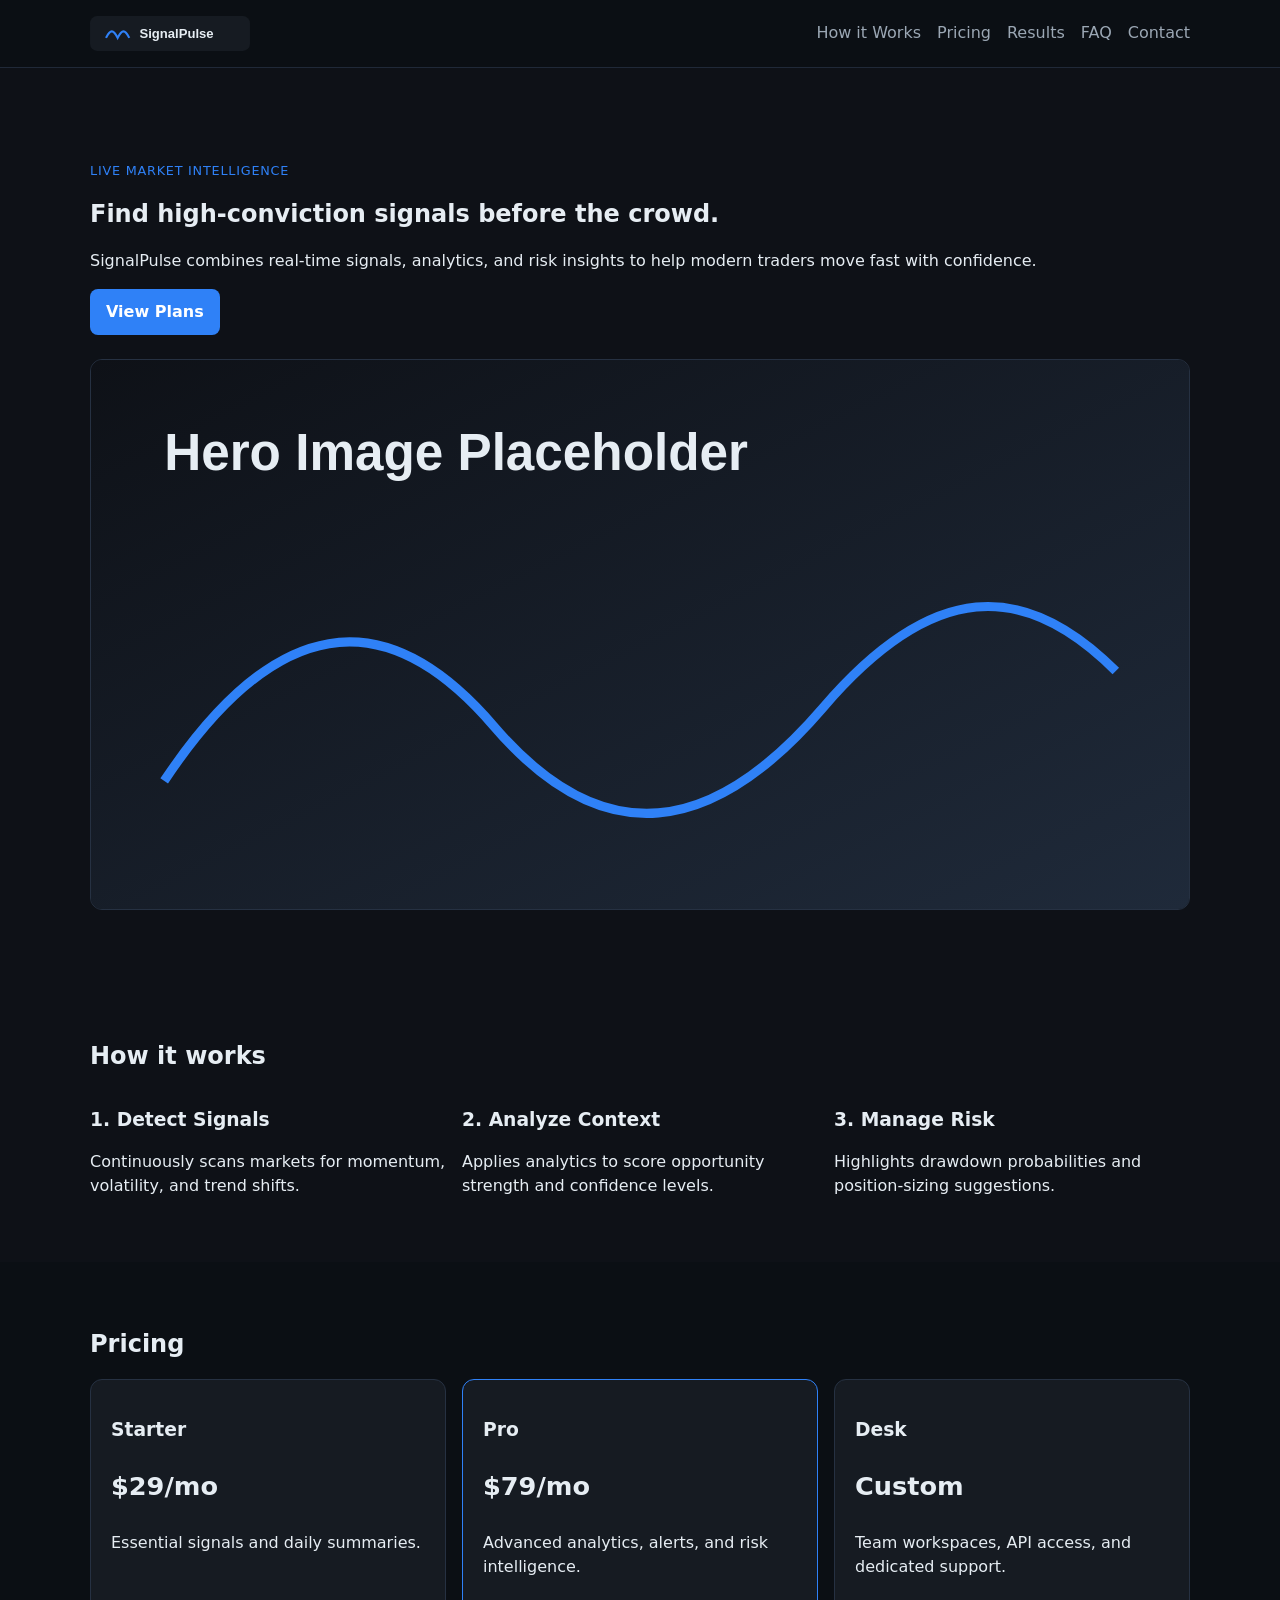
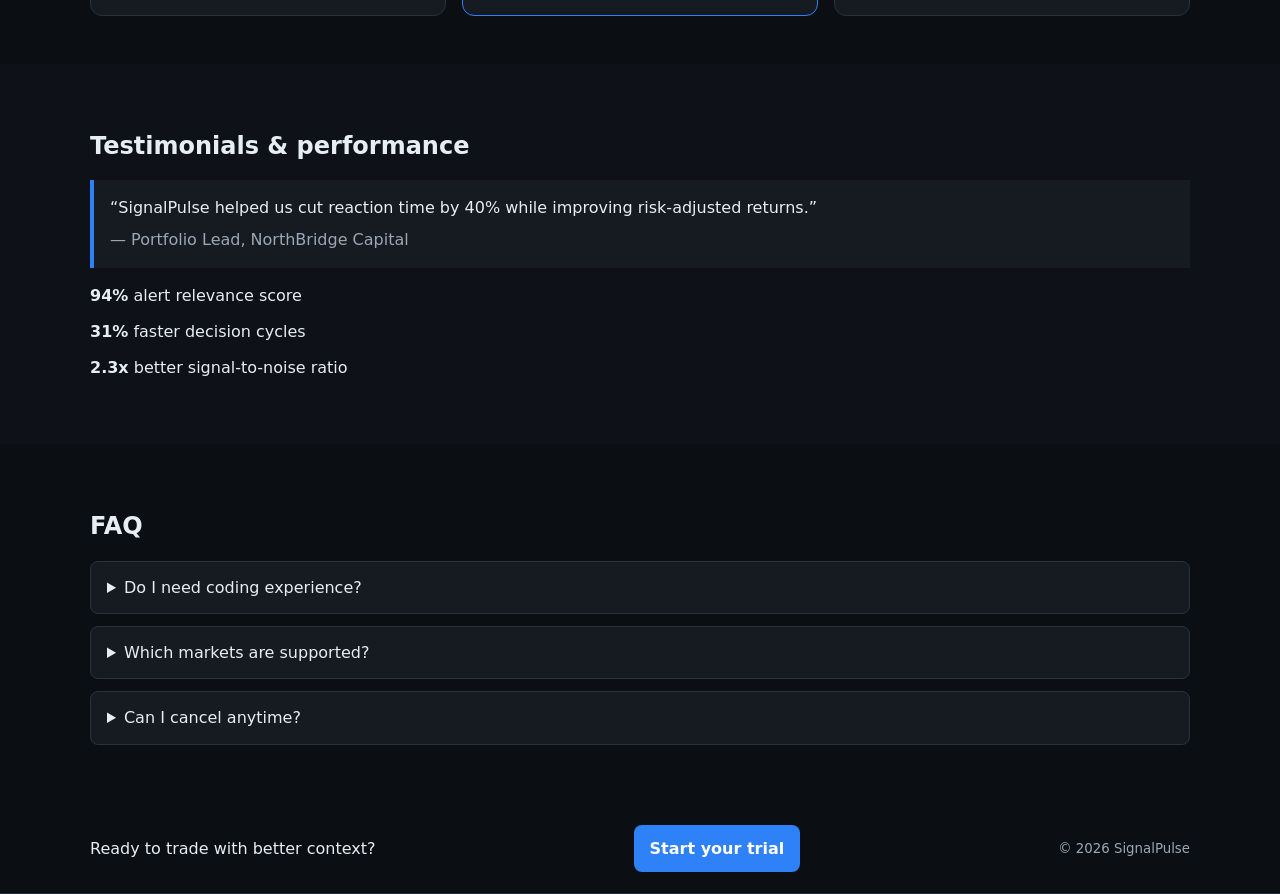
==== index.html @ 9109aa84 "Create minimal static marketing site scaffold" ====
<!doctype html>
<html lang="en">
  <head>
    <meta charset="UTF-8" />
    <meta name="viewport" content="width=device-width, initial-scale=1.0" />
    <title>SignalPulse | Smarter Trading Intelligence</title>
    <link rel="stylesheet" href="styles/main.css" />
  </head>
  <body>
    <header class="site-header">
      <div class="container header-inner">
        <a class="brand" href="#top"><img src="assets/logo.svg" alt="SignalPulse" width="160" height="35" /></a>
        <nav aria-label="Primary">
          <ul class="nav-links">
            <li><a href="#how-it-works">How it Works</a></li>
            <li><a href="#pricing">Pricing</a></li>
            <li><a href="#testimonials">Results</a></li>
            <li><a href="#faq">FAQ</a></li>
            <li><a href="#contact">Contact</a></li>
          </ul>
        </nav>
      </div>
    </header>

    <main id="top">
      <section class="hero">
        <div class="container">
          <p class="eyebrow">Live market intelligence</p>
          <h1>Find high-conviction signals before the crowd.</h1>
          <p>
            SignalPulse combines real-time signals, analytics, and risk insights to
            help modern traders move fast with confidence.
          </p>
          <a class="button" href="#pricing">View Plans</a>
          <figure class="hero-image">
            <img src="assets/hero-placeholder.svg" alt="Market performance dashboard preview" />
          </figure>
        </div>
      </section>

      <section id="how-it-works" class="section">
        <div class="container">
          <h2>How it works</h2>
          <div class="grid">
            <article>
              <h3>1. Detect Signals</h3>
              <p>Continuously scans markets for momentum, volatility, and trend shifts.</p>
            </article>
            <article>
              <h3>2. Analyze Context</h3>
              <p>Applies analytics to score opportunity strength and confidence levels.</p>
            </article>
            <article>
              <h3>3. Manage Risk</h3>
              <p>Highlights drawdown probabilities and position-sizing suggestions.</p>
            </article>
          </div>
        </div>
      </section>

      <section id="pricing" class="section muted">
        <div class="container">
          <h2>Pricing</h2>
          <div class="grid plans">
            <article class="card">
              <h3>Starter</h3>
              <p class="price">$29/mo</p>
              <p>Essential signals and daily summaries.</p>
            </article>
            <article class="card featured">
              <h3>Pro</h3>
              <p class="price">$79/mo</p>
              <p>Advanced analytics, alerts, and risk intelligence.</p>
            </article>
            <article class="card">
              <h3>Desk</h3>
              <p class="price">Custom</p>
              <p>Team workspaces, API access, and dedicated support.</p>
            </article>
          </div>
        </div>
      </section>

      <section id="testimonials" class="section">
        <div class="container">
          <h2>Testimonials & performance</h2>
          <blockquote>
            “SignalPulse helped us cut reaction time by 40% while improving risk-adjusted returns.”
            <cite>— Portfolio Lead, NorthBridge Capital</cite>
          </blockquote>
          <ul class="stats" aria-label="Performance summary">
            <li><strong>94%</strong> alert relevance score</li>
            <li><strong>31%</strong> faster decision cycles</li>
            <li><strong>2.3x</strong> better signal-to-noise ratio</li>
          </ul>
        </div>
      </section>

      <section id="faq" class="section muted">
        <div class="container">
          <h2>FAQ</h2>
          <details>
            <summary>Do I need coding experience?</summary>
            <p>No. The dashboard is designed for discretionary and systematic traders alike.</p>
          </details>
          <details>
            <summary>Which markets are supported?</summary>
            <p>Equities, crypto, and major forex pairs are supported out of the box.</p>
          </details>
          <details>
            <summary>Can I cancel anytime?</summary>
            <p>Yes—plans are monthly and can be cancelled from your account settings.</p>
          </details>
        </div>
      </section>
    </main>

    <footer id="contact" class="site-footer">
      <div class="container footer-inner">
        <p>Ready to trade with better context?</p>
        <a class="button" href="mailto:hello@signalpulse.example">Start your trial</a>
      </div>
    </footer>

    <script src="scripts/main.js"></script>
  </body>
</html>
---- styles/main.css ----
:root {
  --bg: #0e1117;
  --panel: #161b22;
  --text: #e6edf3;
  --muted: #9ba7b4;
  --accent: #2f81f7;
  --accent-2: #1f6feb;
}

* {
  box-sizing: border-box;
}

body {
  margin: 0;
  font-family: Inter, system-ui, -apple-system, Segoe UI, Roboto, sans-serif;
  background: var(--bg);
  color: var(--text);
  line-height: 1.5;
}

.container {
  width: min(1100px, 92vw);
  margin: 0 auto;
}

.site-header,
.site-footer {
  background: #0b0f14;
  border-bottom: 1px solid #202938;
}

.header-inner,
.footer-inner {
  display: flex;
  align-items: center;
  justify-content: space-between;
  gap: 1rem;
  padding: 1rem 0;
}

.brand {
  color: var(--text);
  text-decoration: none;
  font-weight: 700;
  font-size: 1.1rem;
}

.nav-links {
  list-style: none;
  display: flex;
  gap: 1rem;
  margin: 0;
  padding: 0;
}

.nav-links a {
  color: var(--muted);
  text-decoration: none;
}

.hero {
  padding: 5rem 0 4rem;
}

.eyebrow {
  color: var(--accent);
  text-transform: uppercase;
  letter-spacing: 0.06em;
  font-size: 0.8rem;
}

h1,
h2,
h3 {
  line-height: 1.2;
}

.section {
  padding: 3rem 0;
}

.muted {
  background: #0b0f14;
}

.grid {
  display: grid;
  gap: 1rem;
  grid-template-columns: repeat(auto-fit, minmax(220px, 1fr));
}

.card {
  background: var(--panel);
  border: 1px solid #263142;
  border-radius: 0.75rem;
  padding: 1.25rem;
}

.featured {
  border-color: var(--accent);
}

.price {
  font-size: 1.6rem;
  font-weight: 700;
}

blockquote {
  margin: 0 0 1rem;
  padding: 1rem;
  border-left: 4px solid var(--accent);
  background: var(--panel);
}

cite {
  display: block;
  margin-top: 0.5rem;
  color: var(--muted);
  font-style: normal;
}

.stats {
  list-style: none;
  padding: 0;
  display: grid;
  gap: 0.75rem;
}

details {
  background: var(--panel);
  border: 1px solid #263142;
  border-radius: 0.5rem;
  padding: 0.85rem 1rem;
  margin-bottom: 0.75rem;
}

.button {
  display: inline-block;
  background: var(--accent);
  color: white;
  text-decoration: none;
  padding: 0.7rem 1rem;
  border-radius: 0.5rem;
  font-weight: 600;
}

.button:hover,
.button:focus-visible {
  background: var(--accent-2);
}

@media (max-width: 760px) {
  .header-inner,
  .footer-inner {
    flex-direction: column;
    align-items: flex-start;
  }

  .nav-links {
    flex-wrap: wrap;
  }
}

.brand img {
  display: block;
  max-width: 100%;
  height: auto;
}

.hero-image {
  margin: 1.5rem 0 0;
}

.hero-image img {
  width: 100%;
  border-radius: 0.75rem;
  border: 1px solid #263142;
  display: block;
}
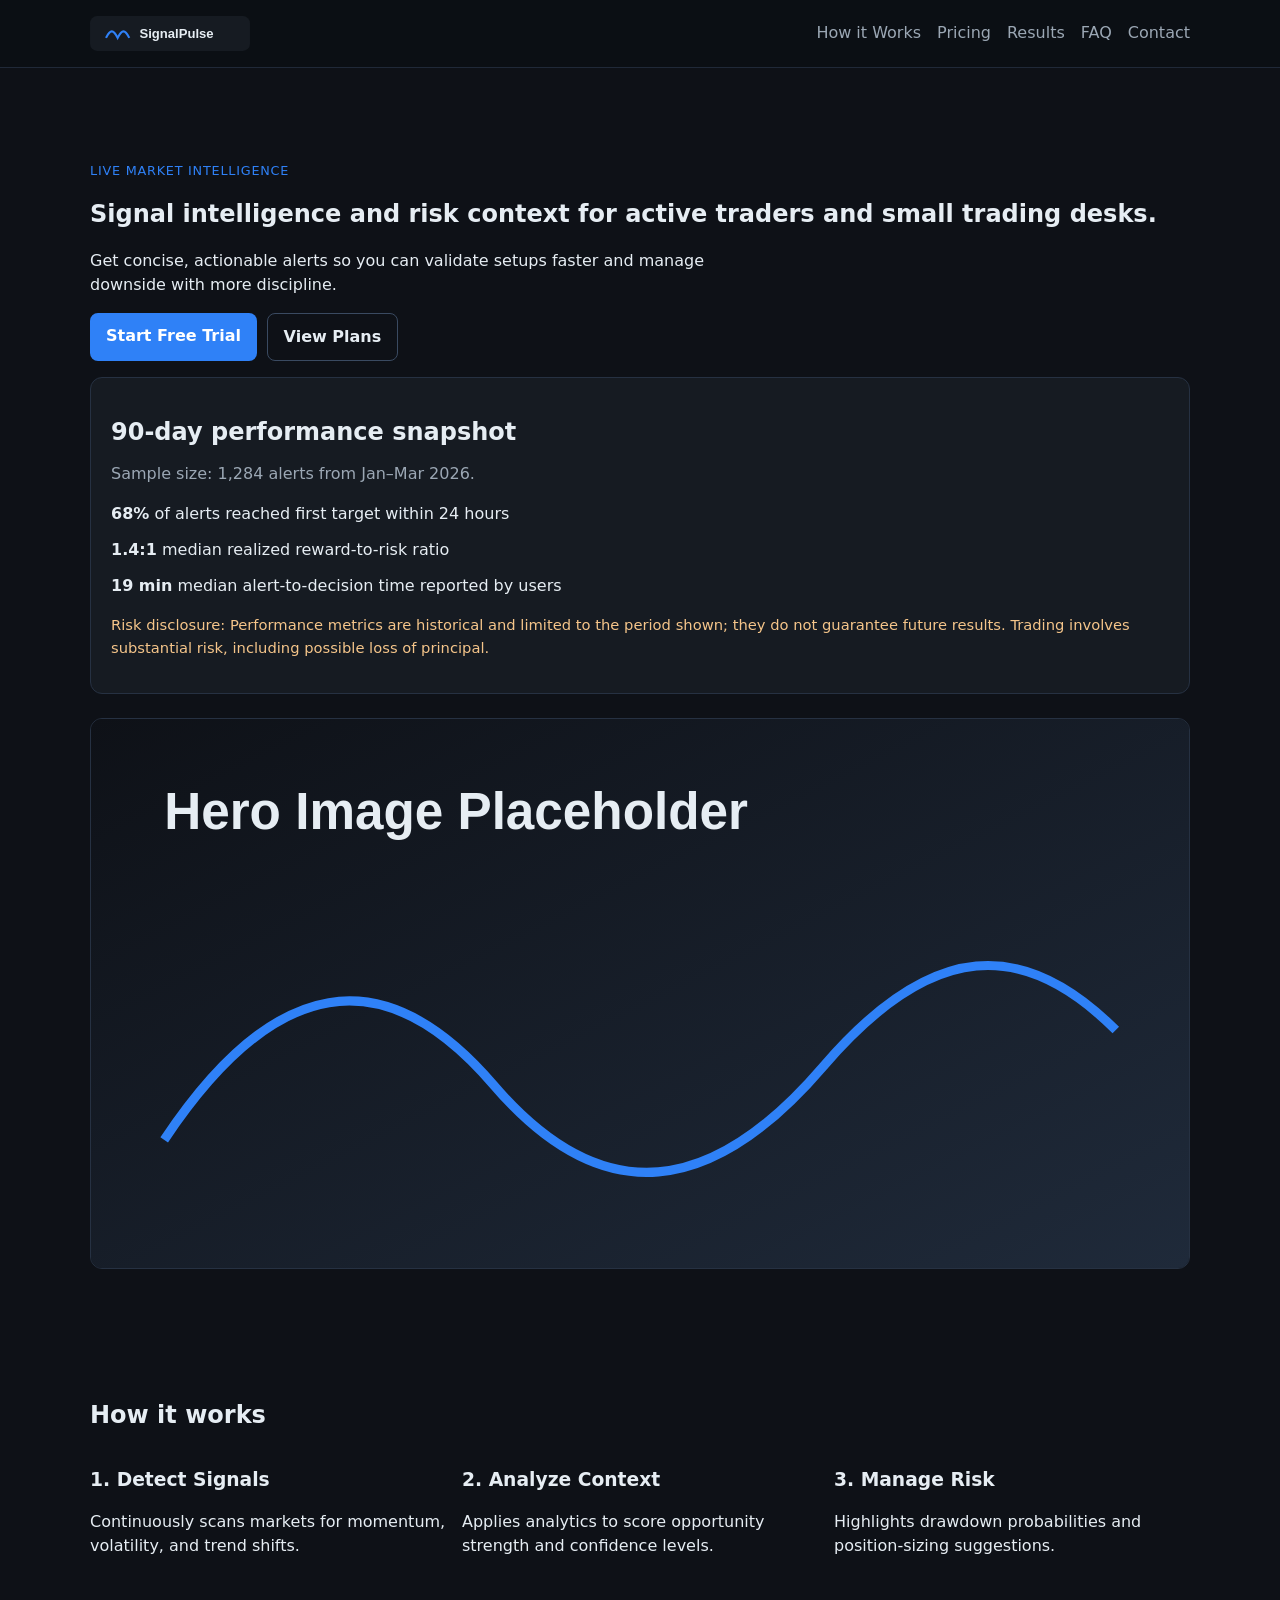
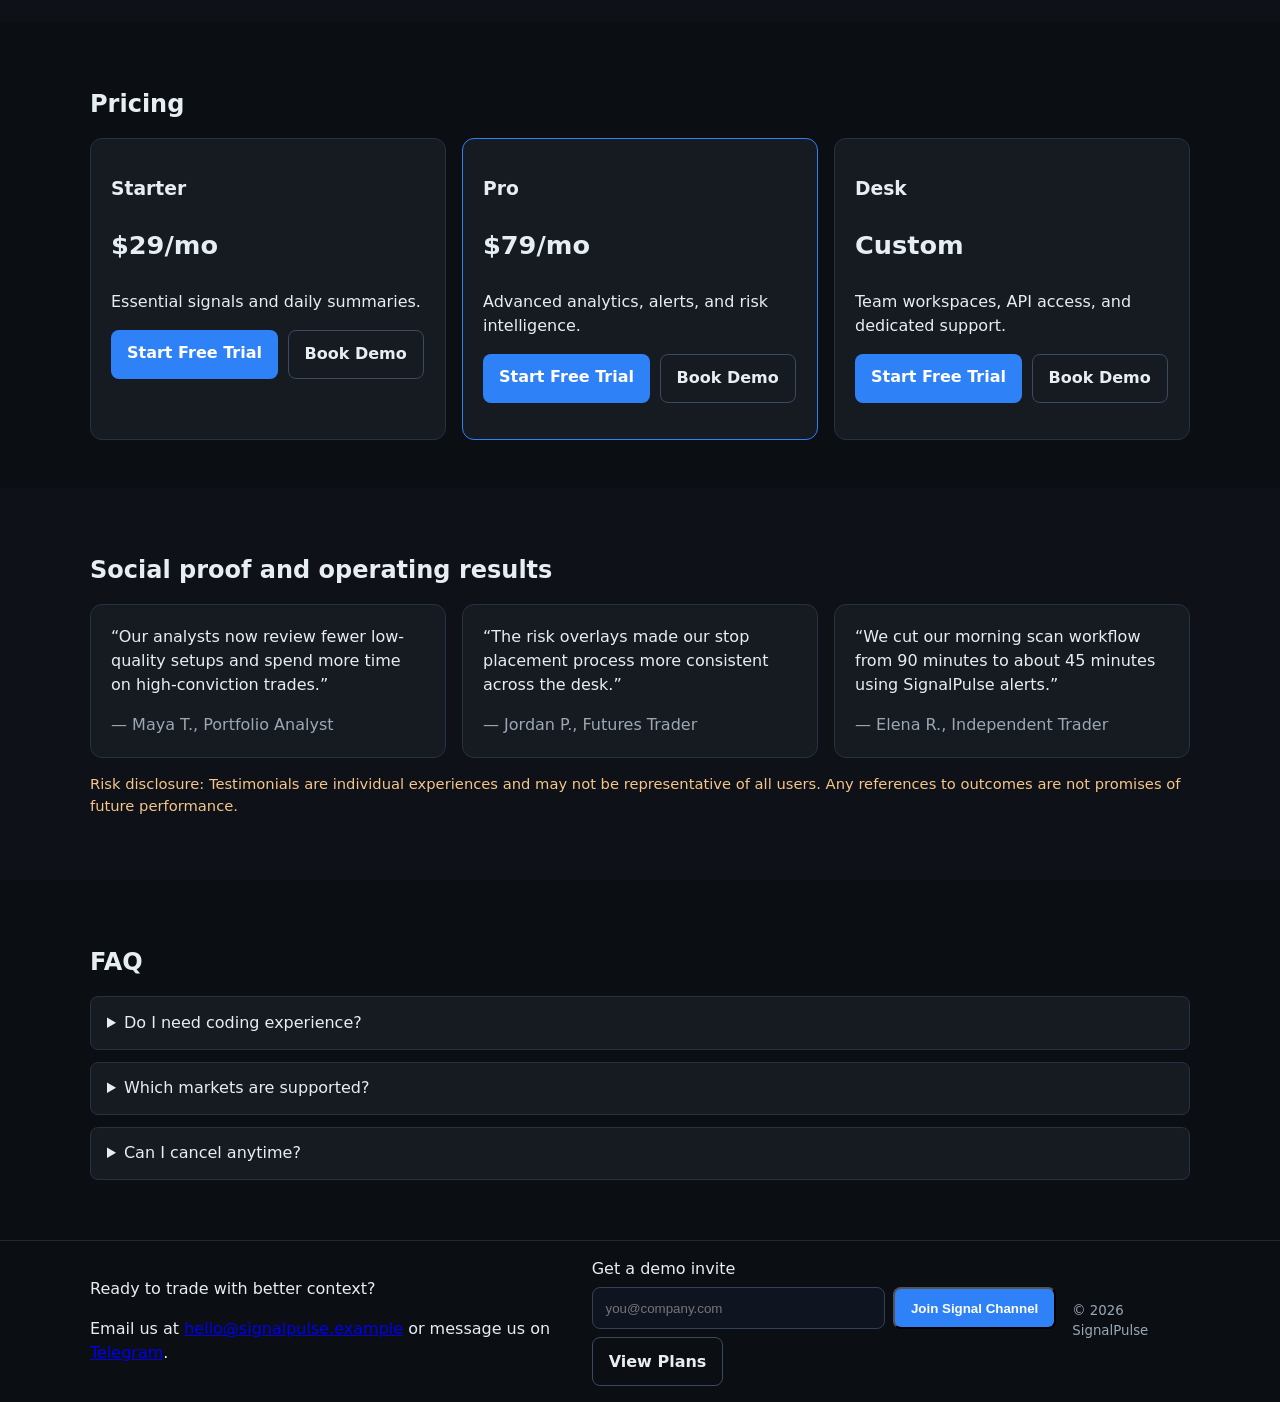
==== commit 6cb2dc91: "Add conversion-focused copy, trust blocks, and repeated CTAs" ====
--- a/index.html
+++ b/index.html
@@ -26,12 +26,29 @@
       <section class="hero">
         <div class="container">
           <p class="eyebrow">Live market intelligence</p>
-          <h1>Find high-conviction signals before the crowd.</h1>
-          <p>
-            SignalPulse combines real-time signals, analytics, and risk insights to
-            help modern traders move fast with confidence.
+          <h1>Signal intelligence and risk context for active traders and small trading desks.</h1>
+          <p class="subheadline">
+            Get concise, actionable alerts so you can validate setups faster and manage downside with more discipline.
           </p>
-          <a class="button" href="#pricing">View Plans</a>
+          <div class="cta-group" aria-label="Primary actions">
+            <a class="button" href="#pricing">Start Free Trial</a>
+            <a class="button button-secondary" href="#pricing">View Plans</a>
+          </div>
+
+          <article class="card performance-card" aria-label="Performance summary">
+            <h2>90-day performance snapshot</h2>
+            <p class="meta">Sample size: 1,284 alerts from Jan–Mar 2026.</p>
+            <ul class="stats" aria-label="Time-bounded results">
+              <li><strong>68%</strong> of alerts reached first target within 24 hours</li>
+              <li><strong>1.4:1</strong> median realized reward-to-risk ratio</li>
+              <li><strong>19 min</strong> median alert-to-decision time reported by users</li>
+            </ul>
+            <p class="risk-note">
+              Risk disclosure: Performance metrics are historical and limited to the period shown; they do not guarantee future results.
+              Trading involves substantial risk, including possible loss of principal.
+            </p>
+          </article>
+
           <figure class="hero-image">
             <img src="assets/hero-placeholder.svg" alt="Market performance dashboard preview" />
           </figure>
@@ -66,16 +83,28 @@
               <h3>Starter</h3>
               <p class="price">$29/mo</p>
               <p>Essential signals and daily summaries.</p>
+              <div class="cta-group">
+                <a class="button" href="#contact">Start Free Trial</a>
+                <a class="button button-secondary" href="#contact">Book Demo</a>
+              </div>
             </article>
             <article class="card featured">
               <h3>Pro</h3>
               <p class="price">$79/mo</p>
               <p>Advanced analytics, alerts, and risk intelligence.</p>
+              <div class="cta-group">
+                <a class="button" href="#contact">Start Free Trial</a>
+                <a class="button button-secondary" href="#contact">Book Demo</a>
+              </div>
             </article>
             <article class="card">
               <h3>Desk</h3>
               <p class="price">Custom</p>
               <p>Team workspaces, API access, and dedicated support.</p>
+              <div class="cta-group">
+                <a class="button" href="#contact">Start Free Trial</a>
+                <a class="button button-secondary" href="#contact">Book Demo</a>
+              </div>
             </article>
           </div>
         </div>
@@ -83,16 +112,31 @@
 
       <section id="testimonials" class="section">
         <div class="container">
-          <h2>Testimonials & performance</h2>
-          <blockquote>
-            “SignalPulse helped us cut reaction time by 40% while improving risk-adjusted returns.”
-            <cite>— Portfolio Lead, NorthBridge Capital</cite>
-          </blockquote>
-          <ul class="stats" aria-label="Performance summary">
-            <li><strong>94%</strong> alert relevance score</li>
-            <li><strong>31%</strong> faster decision cycles</li>
-            <li><strong>2.3x</strong> better signal-to-noise ratio</li>
-          </ul>
+          <h2>Social proof and operating results</h2>
+          <div class="grid">
+            <article class="card testimonial-card">
+              <p>
+                “Our analysts now review fewer low-quality setups and spend more time on high-conviction trades.”
+              </p>
+              <cite>— Maya T., Portfolio Analyst</cite>
+            </article>
+            <article class="card testimonial-card">
+              <p>
+                “The risk overlays made our stop placement process more consistent across the desk.”
+              </p>
+              <cite>— Jordan P., Futures Trader</cite>
+            </article>
+            <article class="card testimonial-card">
+              <p>
+                “We cut our morning scan workflow from 90 minutes to about 45 minutes using SignalPulse alerts.”
+              </p>
+              <cite>— Elena R., Independent Trader</cite>
+            </article>
+          </div>
+          <p class="risk-note">
+            Risk disclosure: Testimonials are individual experiences and may not be representative of all users. Any references to outcomes
+            are not promises of future performance.
+          </p>
         </div>
       </section>
 
@@ -117,8 +161,21 @@
 
     <footer id="contact" class="site-footer">
       <div class="container footer-inner">
-        <p>Ready to trade with better context?</p>
-        <a class="button" href="mailto:hello@signalpulse.example">Start your trial</a>
+        <div>
+          <p>Ready to trade with better context?</p>
+          <p>
+            Email us at <a href="mailto:hello@signalpulse.example">hello@signalpulse.example</a>
+            or message us on <a href="https://t.me/signalpulse" target="_blank" rel="noreferrer">Telegram</a>.
+          </p>
+        </div>
+        <form class="contact-form" action="#" method="post">
+          <label for="email">Get a demo invite</label>
+          <div class="form-row">
+            <input id="email" name="email" type="email" placeholder="you@company.com" required />
+            <button class="button" type="submit">Join Signal Channel</button>
+            <a class="button button-secondary" href="#pricing">View Plans</a>
+          </div>
+        </form>
       </div>
     </footer>
 
--- a/styles/main.css
+++ b/styles/main.css
@@ -178,3 +178,74 @@
   border: 1px solid #263142;
   display: block;
 }
+
+.subheadline {
+  max-width: 68ch;
+  color: var(--text);
+}
+
+.cta-group {
+  display: flex;
+  flex-wrap: wrap;
+  gap: 0.6rem;
+  margin: 1rem 0;
+}
+
+.button-secondary {
+  background: transparent;
+  border: 1px solid #3a4a61;
+  color: var(--text);
+}
+
+.button-secondary:hover,
+.button-secondary:focus-visible {
+  background: #1a2330;
+}
+
+.performance-card {
+  margin-top: 1rem;
+}
+
+.performance-card .meta {
+  color: var(--muted);
+  margin-top: -0.25rem;
+}
+
+.risk-note {
+  color: #f5c58a;
+  font-size: 0.92rem;
+}
+
+.testimonial-card p {
+  margin-top: 0;
+}
+
+.site-footer {
+  border-top: 1px solid #202938;
+  border-bottom: 0;
+}
+
+.contact-form {
+  width: min(520px, 100%);
+}
+
+.contact-form label {
+  display: block;
+  margin-bottom: 0.4rem;
+}
+
+.form-row {
+  display: flex;
+  flex-wrap: wrap;
+  gap: 0.5rem;
+}
+
+.form-row input {
+  flex: 1 1 220px;
+  min-height: 42px;
+  border-radius: 0.5rem;
+  border: 1px solid #334154;
+  background: #0f1520;
+  color: var(--text);
+  padding: 0 0.8rem;
+}
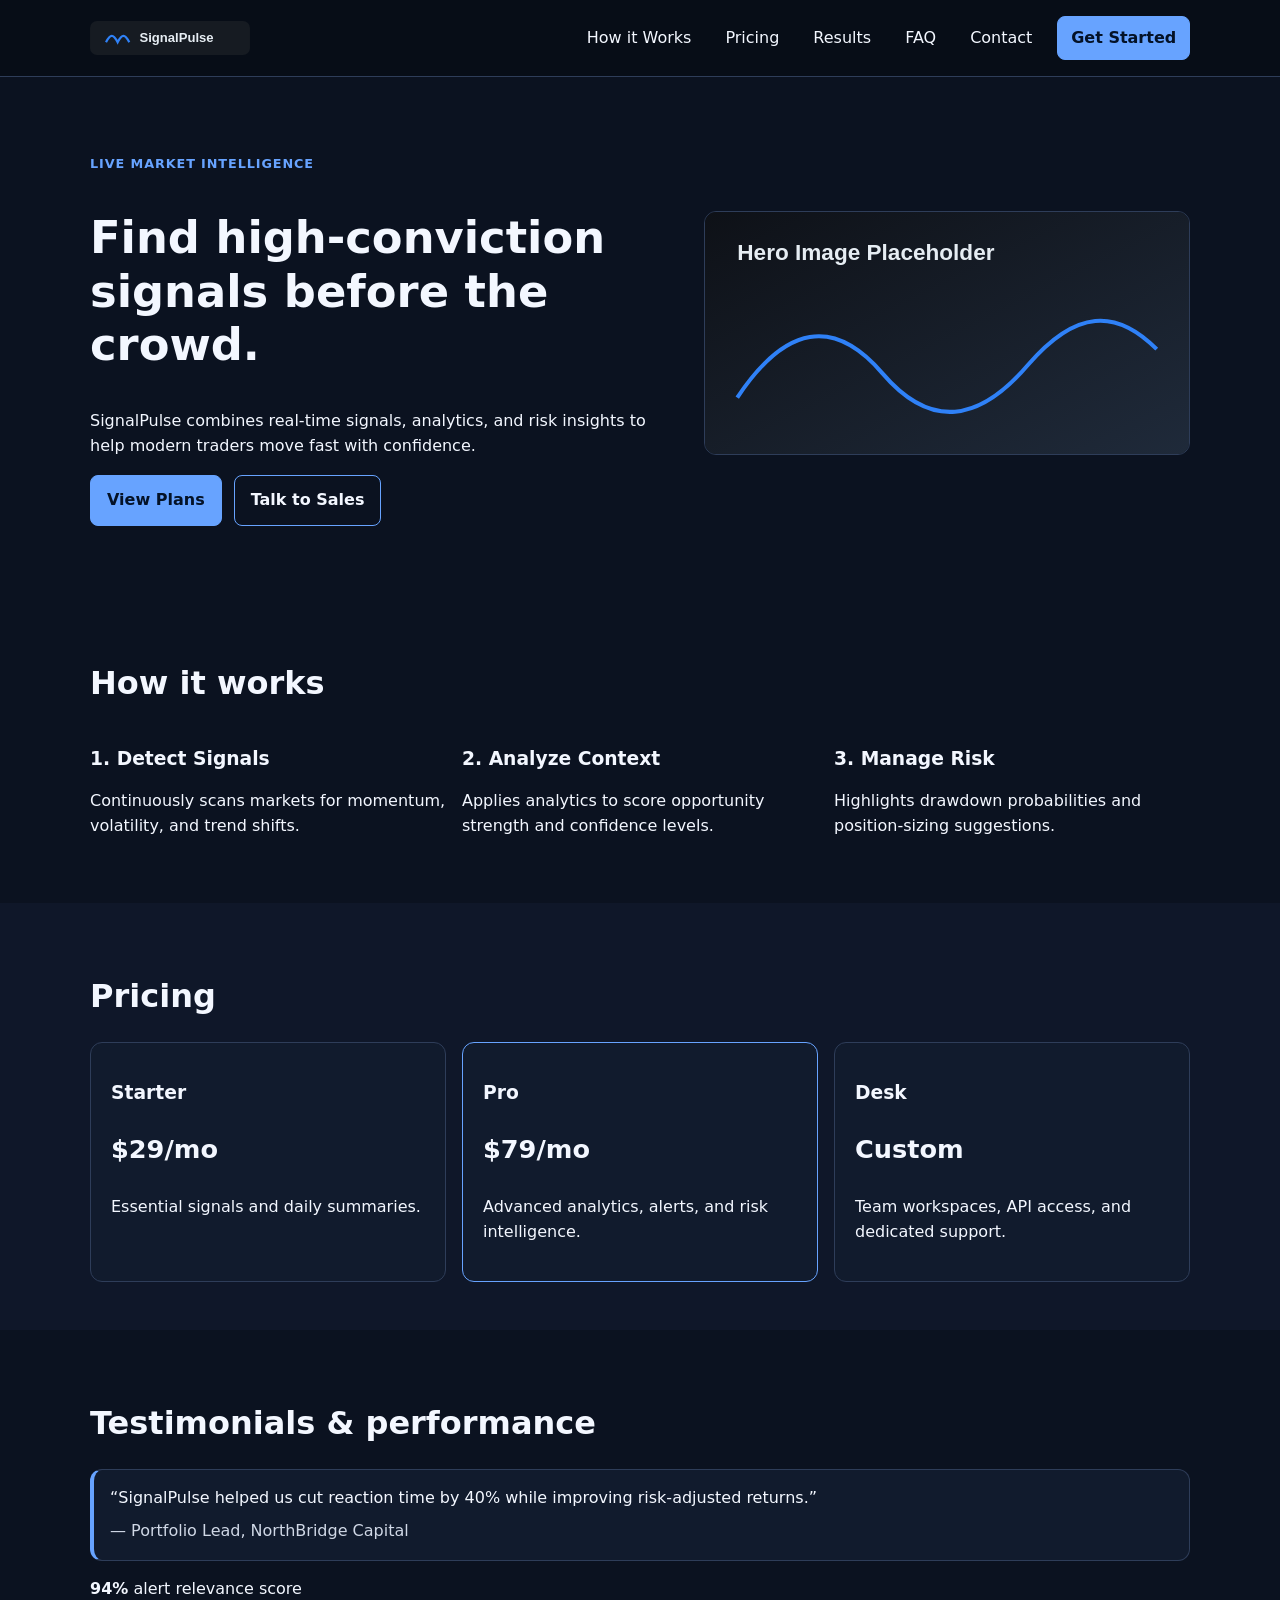
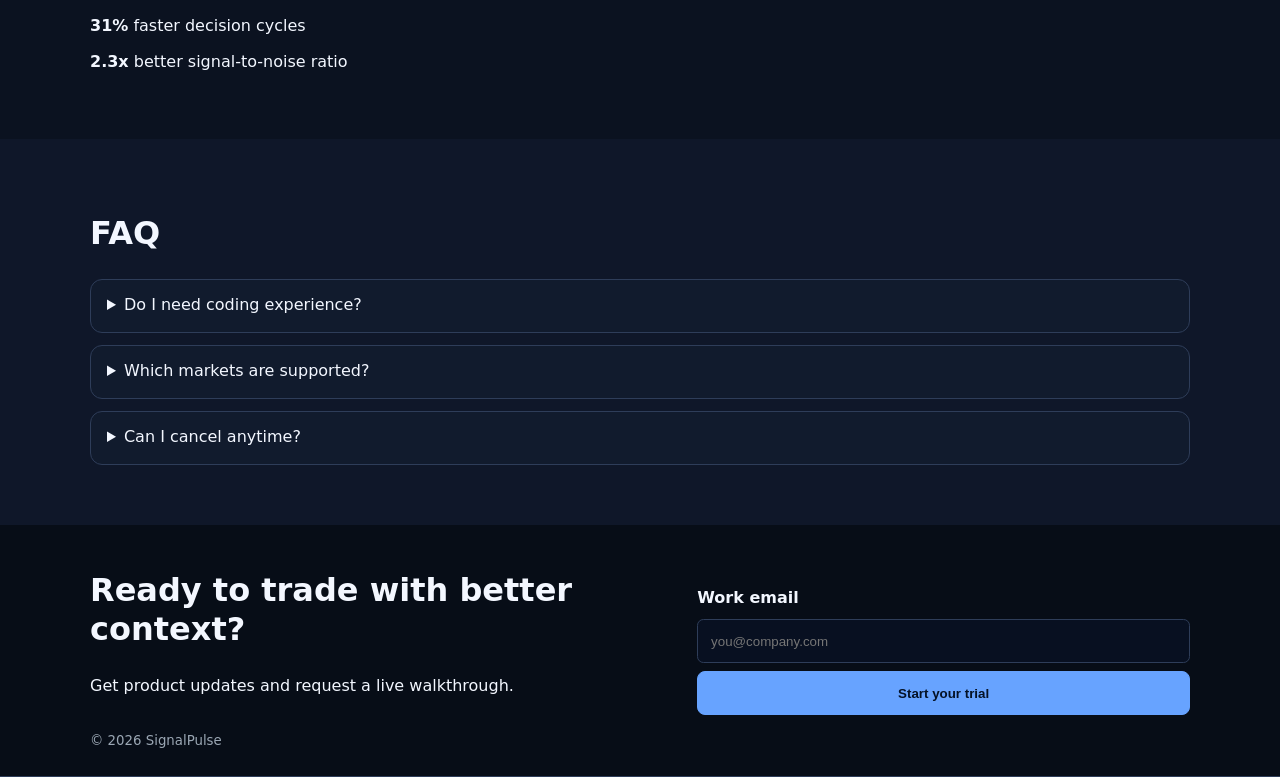
==== commit 187c534d: "Improve responsive layout and accessibility for landing page" ====
--- a/index.html
+++ b/index.html
@@ -7,10 +7,18 @@
     <link rel="stylesheet" href="styles/main.css" />
   </head>
   <body>
+    <a class="skip-link" href="#top">Skip to content</a>
+
     <header class="site-header">
       <div class="container header-inner">
-        <a class="brand" href="#top"><img src="assets/logo.svg" alt="SignalPulse" width="160" height="35" /></a>
-        <nav aria-label="Primary">
+        <a class="brand" href="#top">
+          <img src="assets/logo.svg" alt="SignalPulse logo" width="160" height="35" />
+        </a>
+
+        <input type="checkbox" id="nav-toggle" class="nav-toggle" aria-label="Toggle site navigation" />
+        <label for="nav-toggle" class="nav-toggle-label">Menu</label>
+
+        <nav class="site-nav" aria-label="Primary">
           <ul class="nav-links">
             <li><a href="#how-it-works">How it Works</a></li>
             <li><a href="#pricing">Pricing</a></li>
@@ -19,38 +27,28 @@
             <li><a href="#contact">Contact</a></li>
           </ul>
         </nav>
+
+        <a class="button button-small desktop-cta" href="#pricing" aria-label="View pricing plans">Get Started</a>
       </div>
     </header>
 
     <main id="top">
       <section class="hero">
-        <div class="container">
-          <p class="eyebrow">Live market intelligence</p>
-          <h1>Signal intelligence and risk context for active traders and small trading desks.</h1>
-          <p class="subheadline">
-            Get concise, actionable alerts so you can validate setups faster and manage downside with more discipline.
-          </p>
-          <div class="cta-group" aria-label="Primary actions">
-            <a class="button" href="#pricing">Start Free Trial</a>
-            <a class="button button-secondary" href="#pricing">View Plans</a>
+        <div class="container hero-layout">
+          <div>
+            <p class="eyebrow">Live market intelligence</p>
+            <h1>Find high-conviction signals before the crowd.</h1>
+            <p>
+              SignalPulse combines real-time signals, analytics, and risk insights to
+              help modern traders move fast with confidence.
+            </p>
+            <div class="hero-actions">
+              <a class="button" href="#pricing" aria-label="View subscription plans">View Plans</a>
+              <a class="button button-secondary" href="#contact">Talk to Sales</a>
+            </div>
           </div>
-
-          <article class="card performance-card" aria-label="Performance summary">
-            <h2>90-day performance snapshot</h2>
-            <p class="meta">Sample size: 1,284 alerts from Jan–Mar 2026.</p>
-            <ul class="stats" aria-label="Time-bounded results">
-              <li><strong>68%</strong> of alerts reached first target within 24 hours</li>
-              <li><strong>1.4:1</strong> median realized reward-to-risk ratio</li>
-              <li><strong>19 min</strong> median alert-to-decision time reported by users</li>
-            </ul>
-            <p class="risk-note">
-              Risk disclosure: Performance metrics are historical and limited to the period shown; they do not guarantee future results.
-              Trading involves substantial risk, including possible loss of principal.
-            </p>
-          </article>
-
           <figure class="hero-image">
-            <img src="assets/hero-placeholder.svg" alt="Market performance dashboard preview" />
+            <img src="assets/hero-placeholder.svg" alt="SignalPulse dashboard showing live market signals and analytics" />
           </figure>
         </div>
       </section>
@@ -83,28 +81,16 @@
               <h3>Starter</h3>
               <p class="price">$29/mo</p>
               <p>Essential signals and daily summaries.</p>
-              <div class="cta-group">
-                <a class="button" href="#contact">Start Free Trial</a>
-                <a class="button button-secondary" href="#contact">Book Demo</a>
-              </div>
             </article>
             <article class="card featured">
               <h3>Pro</h3>
               <p class="price">$79/mo</p>
               <p>Advanced analytics, alerts, and risk intelligence.</p>
-              <div class="cta-group">
-                <a class="button" href="#contact">Start Free Trial</a>
-                <a class="button button-secondary" href="#contact">Book Demo</a>
-              </div>
             </article>
             <article class="card">
               <h3>Desk</h3>
               <p class="price">Custom</p>
               <p>Team workspaces, API access, and dedicated support.</p>
-              <div class="cta-group">
-                <a class="button" href="#contact">Start Free Trial</a>
-                <a class="button button-secondary" href="#contact">Book Demo</a>
-              </div>
             </article>
           </div>
         </div>
@@ -112,31 +98,16 @@
 
       <section id="testimonials" class="section">
         <div class="container">
-          <h2>Social proof and operating results</h2>
-          <div class="grid">
-            <article class="card testimonial-card">
-              <p>
-                “Our analysts now review fewer low-quality setups and spend more time on high-conviction trades.”
-              </p>
-              <cite>— Maya T., Portfolio Analyst</cite>
-            </article>
-            <article class="card testimonial-card">
-              <p>
-                “The risk overlays made our stop placement process more consistent across the desk.”
-              </p>
-              <cite>— Jordan P., Futures Trader</cite>
-            </article>
-            <article class="card testimonial-card">
-              <p>
-                “We cut our morning scan workflow from 90 minutes to about 45 minutes using SignalPulse alerts.”
-              </p>
-              <cite>— Elena R., Independent Trader</cite>
-            </article>
-          </div>
-          <p class="risk-note">
-            Risk disclosure: Testimonials are individual experiences and may not be representative of all users. Any references to outcomes
-            are not promises of future performance.
-          </p>
+          <h2>Testimonials &amp; performance</h2>
+          <blockquote>
+            “SignalPulse helped us cut reaction time by 40% while improving risk-adjusted returns.”
+            <cite>— Portfolio Lead, NorthBridge Capital</cite>
+          </blockquote>
+          <ul class="stats" aria-label="Performance summary">
+            <li><strong>94%</strong> alert relevance score</li>
+            <li><strong>31%</strong> faster decision cycles</li>
+            <li><strong>2.3x</strong> better signal-to-noise ratio</li>
+          </ul>
         </div>
       </section>
 
@@ -162,23 +133,22 @@
     <footer id="contact" class="site-footer">
       <div class="container footer-inner">
         <div>
-          <p>Ready to trade with better context?</p>
-          <p>
-            Email us at <a href="mailto:hello@signalpulse.example">hello@signalpulse.example</a>
-            or message us on <a href="https://t.me/signalpulse" target="_blank" rel="noreferrer">Telegram</a>.
-          </p>
+          <h2>Ready to trade with better context?</h2>
+          <p>Get product updates and request a live walkthrough.</p>
         </div>
-        <form class="contact-form" action="#" method="post">
-          <label for="email">Get a demo invite</label>
-          <div class="form-row">
-            <input id="email" name="email" type="email" placeholder="you@company.com" required />
-            <button class="button" type="submit">Join Signal Channel</button>
-            <a class="button button-secondary" href="#pricing">View Plans</a>
-          </div>
+        <form class="signup-form" action="#" method="post" aria-label="Email signup form">
+          <label for="email">Work email</label>
+          <input id="email" name="email" type="email" autocomplete="email" placeholder="you@company.com" required aria-label="Work email" />
+          <button type="submit" class="button" aria-label="Start your trial with your email">Start your trial</button>
         </form>
       </div>
     </footer>
 
+    <div class="mobile-sticky-cta" role="region" aria-label="Quick call to action">
+      <a class="button" href="#pricing" aria-label="Open pricing plans">Get started</a>
+      <a class="button button-secondary" href="#contact">Contact sales</a>
+    </div>
+
     <script src="scripts/main.js"></script>
   </body>
 </html>
--- a/styles/main.css
+++ b/styles/main.css
@@ -1,22 +1,58 @@
 :root {
-  --bg: #0e1117;
-  --panel: #161b22;
-  --text: #e6edf3;
-  --muted: #9ba7b4;
-  --accent: #2f81f7;
-  --accent-2: #1f6feb;
+  --bg: #0b1220;
+  --panel: #111b2d;
+  --panel-2: #0f1729;
+  --text: #f3f7ff;
+  --muted: #d0d8e6;
+  --border: #2e3d59;
+  --accent: #67a3ff;
+  --accent-strong: #3f86f8;
+  --focus: #ffd54f;
 }
 
 * {
   box-sizing: border-box;
 }
 
+html,
 body {
   margin: 0;
+  padding: 0;
+}
+
+body {
   font-family: Inter, system-ui, -apple-system, Segoe UI, Roboto, sans-serif;
   background: var(--bg);
   color: var(--text);
-  line-height: 1.5;
+  line-height: 1.55;
+}
+
+a,
+button,
+input,
+summary {
+  border-radius: 0.4rem;
+}
+
+:focus-visible {
+  outline: 3px solid var(--focus);
+  outline-offset: 2px;
+}
+
+.skip-link {
+  position: absolute;
+  left: 0.75rem;
+  top: -3rem;
+  background: var(--focus);
+  color: #111;
+  padding: 0.5rem 0.75rem;
+  z-index: 1000;
+  text-decoration: none;
+  font-weight: 700;
+}
+
+.skip-link:focus-visible {
+  top: 0.75rem;
 }
 
 .container {
@@ -26,48 +62,93 @@
 
 .site-header,
 .site-footer {
-  background: #0b0f14;
-  border-bottom: 1px solid #202938;
-}
-
-.header-inner,
-.footer-inner {
-  display: flex;
+  background: #070d17;
+  border-bottom: 1px solid var(--border);
+}
+
+.site-header {
+  position: sticky;
+  top: 0;
+  z-index: 20;
+}
+
+.header-inner {
+  display: grid;
+  grid-template-columns: auto auto;
   align-items: center;
-  justify-content: space-between;
-  gap: 1rem;
-  padding: 1rem 0;
-}
-
-.brand {
-  color: var(--text);
-  text-decoration: none;
-  font-weight: 700;
-  font-size: 1.1rem;
+  gap: 0.75rem;
+  padding: 0.8rem 0;
+}
+
+.brand img {
+  display: block;
+  max-width: 100%;
+  height: auto;
+}
+
+.nav-toggle {
+  position: absolute;
+  opacity: 0;
+  pointer-events: none;
+}
+
+.nav-toggle-label {
+  justify-self: end;
+  border: 1px solid var(--border);
+  color: var(--text);
+  padding: 0.4rem 0.7rem;
+  font-weight: 600;
+  cursor: pointer;
+}
+
+.site-nav {
+  grid-column: 1 / -1;
+  display: none;
+}
+
+.nav-toggle:checked ~ .site-nav {
+  display: block;
 }
 
 .nav-links {
   list-style: none;
-  display: flex;
-  gap: 1rem;
-  margin: 0;
+  display: grid;
+  gap: 0.5rem;
+  margin: 0.5rem 0 0;
   padding: 0;
 }
 
 .nav-links a {
-  color: var(--muted);
+  color: var(--text);
   text-decoration: none;
+  border: 1px solid transparent;
+  padding: 0.35rem 0.5rem;
+  display: inline-block;
+}
+
+.nav-links a:hover {
+  color: var(--accent);
+}
+
+.desktop-cta {
+  display: none;
 }
 
 .hero {
-  padding: 5rem 0 4rem;
+  padding: 2rem 0 4.75rem;
+}
+
+.hero-layout {
+  display: grid;
+  gap: 1.25rem;
 }
 
 .eyebrow {
   color: var(--accent);
   text-transform: uppercase;
-  letter-spacing: 0.06em;
+  letter-spacing: 0.07em;
   font-size: 0.8rem;
+  font-weight: 700;
 }
 
 h1,
@@ -76,24 +157,36 @@
   line-height: 1.2;
 }
 
+h1 {
+  font-size: clamp(1.8rem, 5.5vw, 2.8rem);
+}
+
+h2 {
+  font-size: clamp(1.4rem, 4vw, 2rem);
+}
+
 .section {
-  padding: 3rem 0;
+  padding: 2.5rem 0;
 }
 
 .muted {
-  background: #0b0f14;
+  background: var(--panel-2);
 }
 
 .grid {
   display: grid;
   gap: 1rem;
-  grid-template-columns: repeat(auto-fit, minmax(220px, 1fr));
+}
+
+.card,
+blockquote,
+details {
+  background: var(--panel);
+  border: 1px solid var(--border);
+  border-radius: 0.75rem;
 }
 
 .card {
-  background: var(--panel);
-  border: 1px solid #263142;
-  border-radius: 0.75rem;
   padding: 1.25rem;
 }
 
@@ -110,7 +203,6 @@
   margin: 0 0 1rem;
   padding: 1rem;
   border-left: 4px solid var(--accent);
-  background: var(--panel);
 }
 
 cite {
@@ -128,124 +220,164 @@
 }
 
 details {
-  background: var(--panel);
-  border: 1px solid #263142;
-  border-radius: 0.5rem;
   padding: 0.85rem 1rem;
   margin-bottom: 0.75rem;
 }
 
 .button {
-  display: inline-block;
+  display: inline-flex;
+  align-items: center;
+  justify-content: center;
   background: var(--accent);
-  color: white;
+  color: #041227;
   text-decoration: none;
-  padding: 0.7rem 1rem;
+  padding: 0.75rem 1rem;
   border-radius: 0.5rem;
-  font-weight: 600;
+  border: 1px solid var(--accent);
+  font-weight: 700;
+  min-height: 44px;
 }
 
 .button:hover,
 .button:focus-visible {
-  background: var(--accent-2);
-}
-
-@media (max-width: 760px) {
-  .header-inner,
-  .footer-inner {
-    flex-direction: column;
-    align-items: flex-start;
-  }
-
-  .nav-links {
-    flex-wrap: wrap;
-  }
-}
-
-.brand img {
-  display: block;
-  max-width: 100%;
-  height: auto;
+  background: var(--accent-strong);
+  border-color: var(--accent-strong);
+}
+
+.button-secondary {
+  background: transparent;
+  color: var(--text);
+  border-color: var(--accent);
+}
+
+.button-secondary:hover,
+.button-secondary:focus-visible {
+  background: rgba(103, 163, 255, 0.18);
+}
+
+.button-small {
+  padding: 0.5rem 0.8rem;
+}
+
+.hero-actions {
+  display: flex;
+  flex-wrap: wrap;
+  gap: 0.75rem;
+  margin-top: 1rem;
 }
 
 .hero-image {
-  margin: 1.5rem 0 0;
+  margin: 0;
 }
 
 .hero-image img {
   width: 100%;
   border-radius: 0.75rem;
-  border: 1px solid #263142;
+  border: 1px solid var(--border);
   display: block;
 }
 
-.subheadline {
-  max-width: 68ch;
-  color: var(--text);
-}
-
-.cta-group {
-  display: flex;
-  flex-wrap: wrap;
+.footer-inner {
+  display: grid;
+  gap: 1rem;
+  padding: 1.25rem 0 5.75rem;
+}
+
+.signup-form {
+  display: grid;
+  gap: 0.5rem;
+}
+
+.signup-form label {
+  font-weight: 600;
+}
+
+.signup-form input {
+  background: #081021;
+  color: var(--text);
+  border: 1px solid var(--border);
+  padding: 0.7rem 0.8rem;
+  min-height: 44px;
+}
+
+.mobile-sticky-cta {
+  position: fixed;
+  left: 0;
+  right: 0;
+  bottom: 0;
+  display: grid;
+  grid-template-columns: 1fr 1fr;
   gap: 0.6rem;
-  margin: 1rem 0;
-}
-
-.button-secondary {
-  background: transparent;
-  border: 1px solid #3a4a61;
-  color: var(--text);
-}
-
-.button-secondary:hover,
-.button-secondary:focus-visible {
-  background: #1a2330;
-}
-
-.performance-card {
-  margin-top: 1rem;
-}
-
-.performance-card .meta {
-  color: var(--muted);
-  margin-top: -0.25rem;
-}
-
-.risk-note {
-  color: #f5c58a;
-  font-size: 0.92rem;
-}
-
-.testimonial-card p {
-  margin-top: 0;
-}
-
-.site-footer {
-  border-top: 1px solid #202938;
-  border-bottom: 0;
-}
-
-.contact-form {
-  width: min(520px, 100%);
-}
-
-.contact-form label {
-  display: block;
-  margin-bottom: 0.4rem;
-}
-
-.form-row {
-  display: flex;
-  flex-wrap: wrap;
-  gap: 0.5rem;
-}
-
-.form-row input {
-  flex: 1 1 220px;
-  min-height: 42px;
-  border-radius: 0.5rem;
-  border: 1px solid #334154;
-  background: #0f1520;
-  color: var(--text);
-  padding: 0 0.8rem;
-}
+  padding: 0.65rem;
+  background: rgba(7, 13, 23, 0.96);
+  border-top: 1px solid var(--border);
+  z-index: 30;
+}
+
+@media (min-width: 48em) {
+  .header-inner {
+    grid-template-columns: auto 1fr auto;
+  }
+
+  .nav-toggle-label {
+    display: none;
+  }
+
+  .site-nav {
+    display: block;
+    grid-column: auto;
+  }
+
+  .nav-links {
+    display: flex;
+    justify-content: flex-end;
+    gap: 0.75rem;
+    margin: 0;
+  }
+
+  .desktop-cta {
+    display: inline-flex;
+  }
+
+  .hero {
+    padding-top: 3rem;
+  }
+
+  .hero-layout {
+    grid-template-columns: 1.1fr 0.9fr;
+    align-items: center;
+  }
+
+  .grid {
+    grid-template-columns: repeat(3, minmax(0, 1fr));
+  }
+
+  .footer-inner {
+    grid-template-columns: 1.2fr 1fr;
+    align-items: end;
+    padding-bottom: 1.5rem;
+  }
+
+  .mobile-sticky-cta {
+    display: none;
+  }
+}
+
+@media (min-width: 75em) {
+  .header-inner {
+    gap: 1rem;
+    padding: 1rem 0;
+  }
+
+  .nav-links {
+    gap: 1rem;
+  }
+
+  .hero {
+    padding: 4rem 0;
+  }
+
+  .section {
+    padding: 3rem 0;
+  }
+}
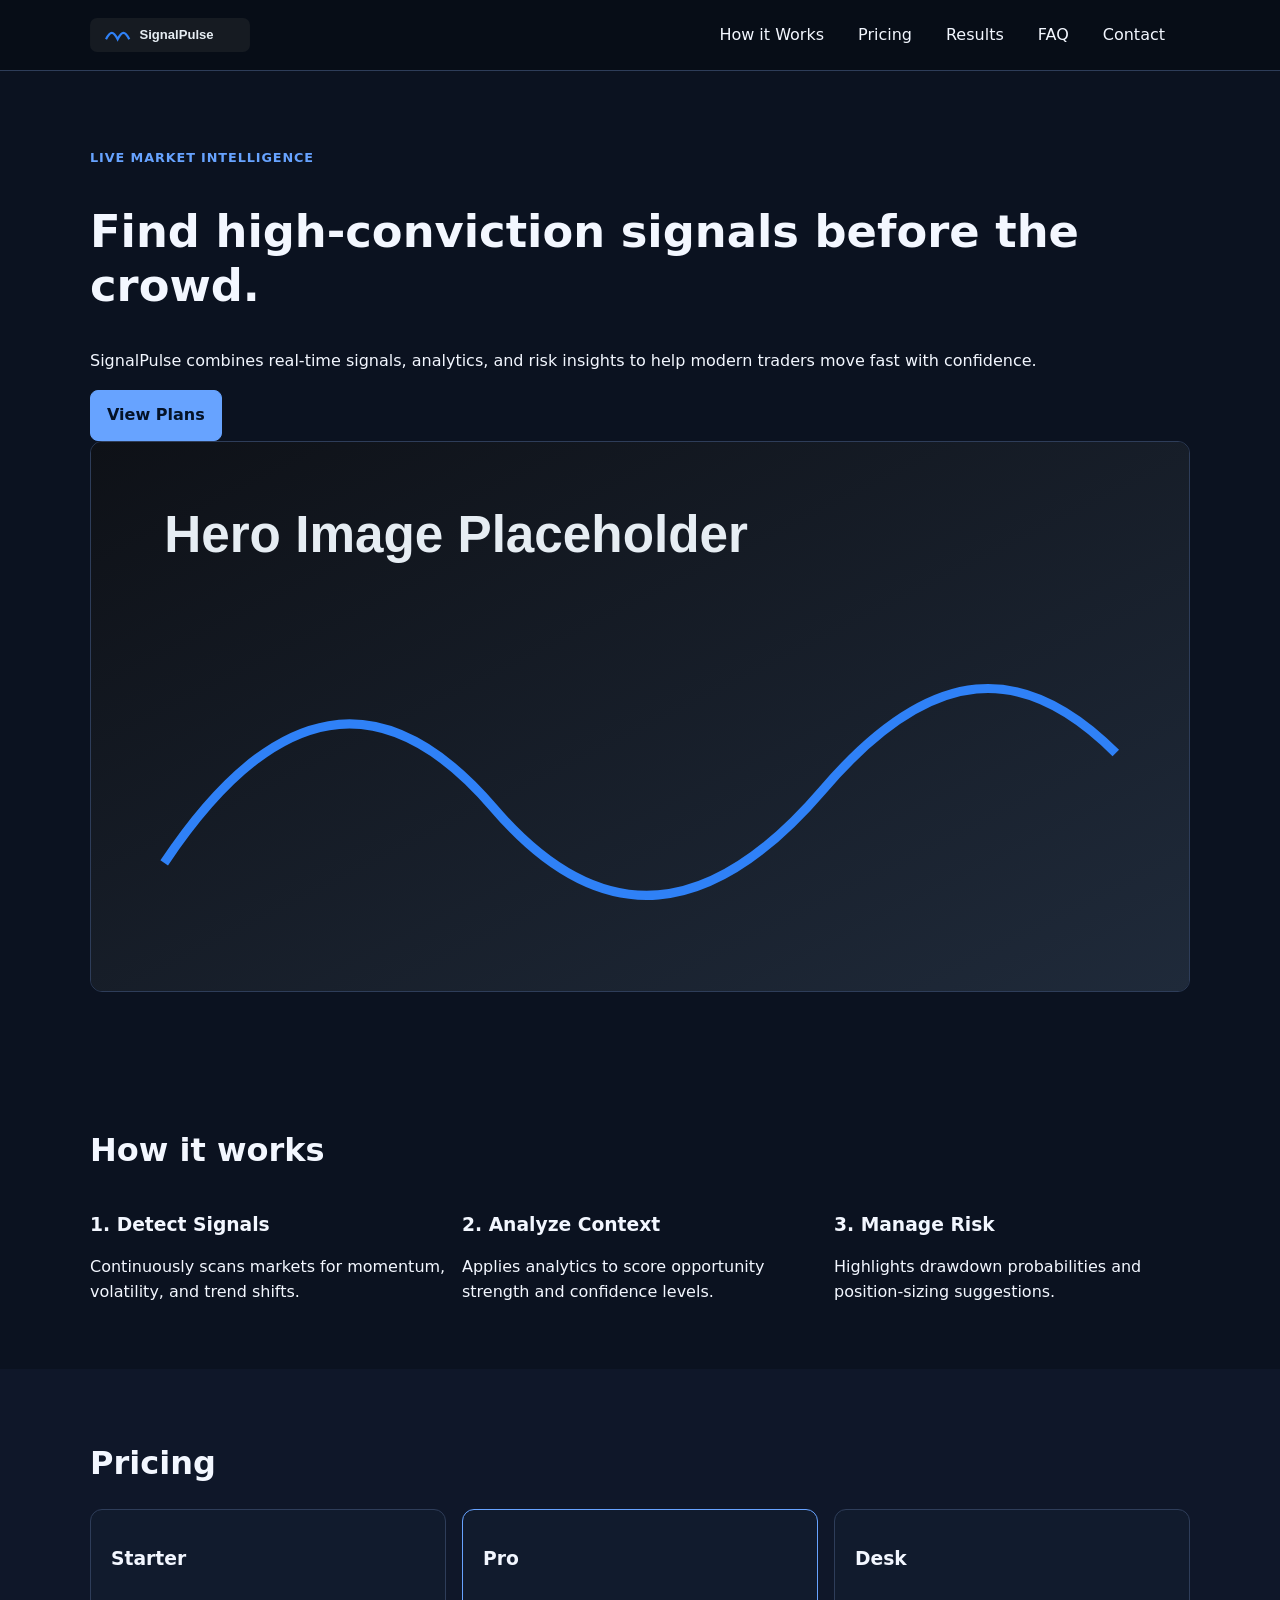
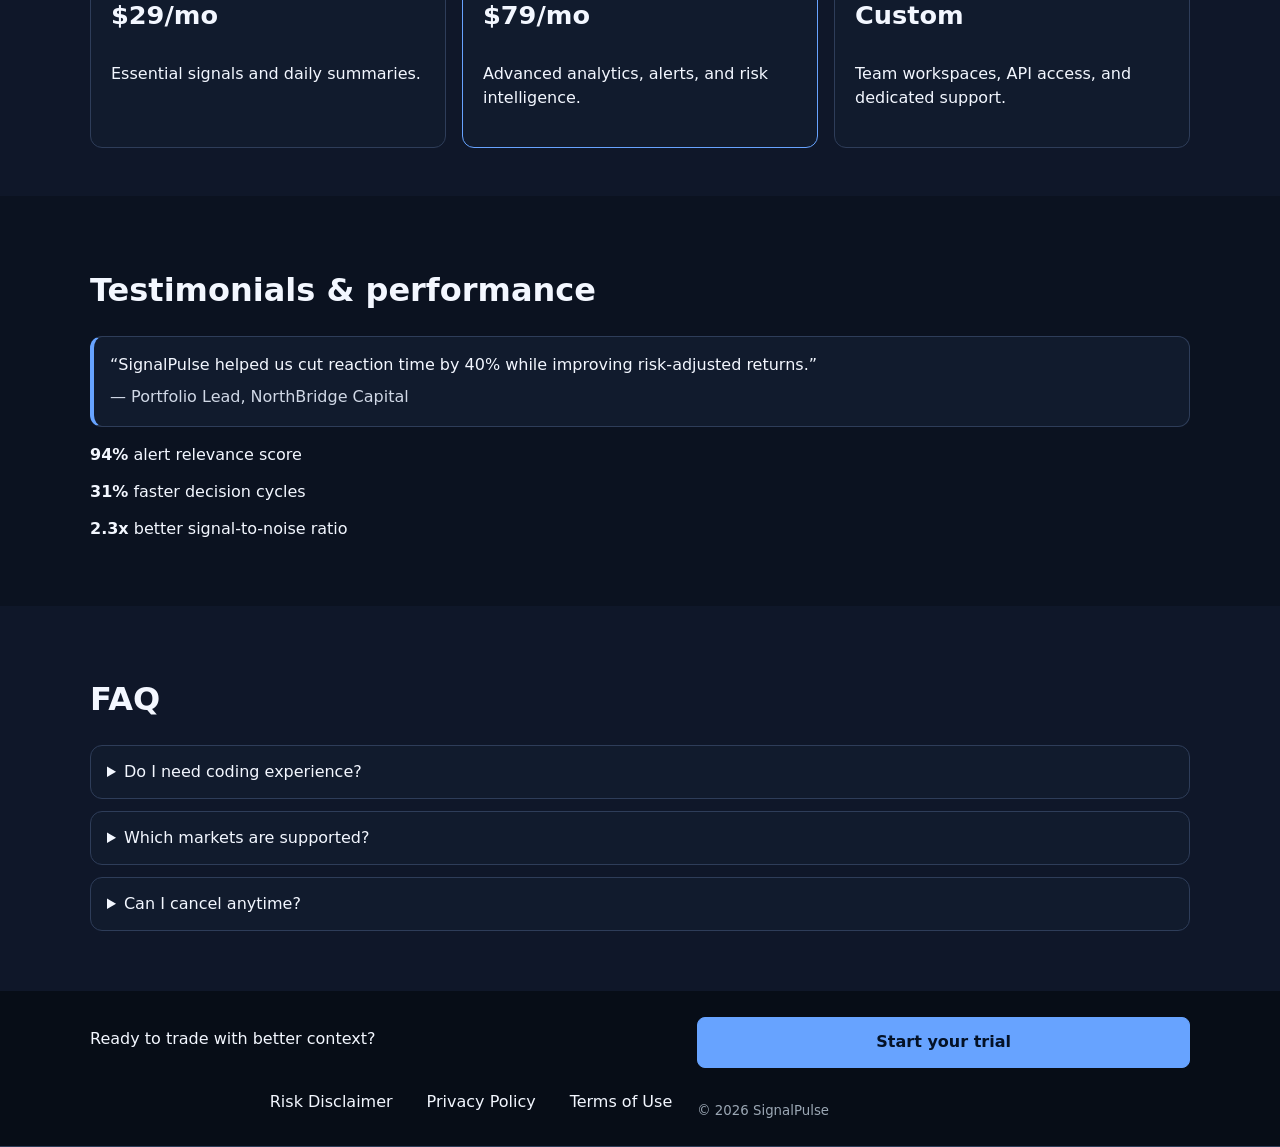
==== commit 4af62c1c: "Add legal pages and footer links" ====
--- a/index.html
+++ b/index.html
@@ -7,18 +7,10 @@
     <link rel="stylesheet" href="styles/main.css" />
   </head>
   <body>
-    <a class="skip-link" href="#top">Skip to content</a>
-
     <header class="site-header">
       <div class="container header-inner">
-        <a class="brand" href="#top">
-          <img src="assets/logo.svg" alt="SignalPulse logo" width="160" height="35" />
-        </a>
-
-        <input type="checkbox" id="nav-toggle" class="nav-toggle" aria-label="Toggle site navigation" />
-        <label for="nav-toggle" class="nav-toggle-label">Menu</label>
-
-        <nav class="site-nav" aria-label="Primary">
+        <a class="brand" href="#top"><img src="assets/logo.svg" alt="SignalPulse" width="160" height="35" /></a>
+        <nav aria-label="Primary">
           <ul class="nav-links">
             <li><a href="#how-it-works">How it Works</a></li>
             <li><a href="#pricing">Pricing</a></li>
@@ -27,28 +19,21 @@
             <li><a href="#contact">Contact</a></li>
           </ul>
         </nav>
-
-        <a class="button button-small desktop-cta" href="#pricing" aria-label="View pricing plans">Get Started</a>
       </div>
     </header>
 
     <main id="top">
       <section class="hero">
-        <div class="container hero-layout">
-          <div>
-            <p class="eyebrow">Live market intelligence</p>
-            <h1>Find high-conviction signals before the crowd.</h1>
-            <p>
-              SignalPulse combines real-time signals, analytics, and risk insights to
-              help modern traders move fast with confidence.
-            </p>
-            <div class="hero-actions">
-              <a class="button" href="#pricing" aria-label="View subscription plans">View Plans</a>
-              <a class="button button-secondary" href="#contact">Talk to Sales</a>
-            </div>
-          </div>
+        <div class="container">
+          <p class="eyebrow">Live market intelligence</p>
+          <h1>Find high-conviction signals before the crowd.</h1>
+          <p>
+            SignalPulse combines real-time signals, analytics, and risk insights to
+            help modern traders move fast with confidence.
+          </p>
+          <a class="button" href="#pricing">View Plans</a>
           <figure class="hero-image">
-            <img src="assets/hero-placeholder.svg" alt="SignalPulse dashboard showing live market signals and analytics" />
+            <img src="assets/hero-placeholder.svg" alt="Market performance dashboard preview" />
           </figure>
         </div>
       </section>
@@ -98,7 +83,7 @@
 
       <section id="testimonials" class="section">
         <div class="container">
-          <h2>Testimonials &amp; performance</h2>
+          <h2>Testimonials & performance</h2>
           <blockquote>
             “SignalPulse helped us cut reaction time by 40% while improving risk-adjusted returns.”
             <cite>— Portfolio Lead, NorthBridge Capital</cite>
@@ -132,22 +117,17 @@
 
     <footer id="contact" class="site-footer">
       <div class="container footer-inner">
-        <div>
-          <h2>Ready to trade with better context?</h2>
-          <p>Get product updates and request a live walkthrough.</p>
-        </div>
-        <form class="signup-form" action="#" method="post" aria-label="Email signup form">
-          <label for="email">Work email</label>
-          <input id="email" name="email" type="email" autocomplete="email" placeholder="you@company.com" required aria-label="Work email" />
-          <button type="submit" class="button" aria-label="Start your trial with your email">Start your trial</button>
-        </form>
+        <p>Ready to trade with better context?</p>
+        <a class="button" href="mailto:hello@signalpulse.example">Start your trial</a>
+        <nav aria-label="Legal">
+          <ul class="nav-links">
+            <li><a href="risk-disclaimer.html">Risk Disclaimer</a></li>
+            <li><a href="privacy-policy.html">Privacy Policy</a></li>
+            <li><a href="terms.html">Terms of Use</a></li>
+          </ul>
+        </nav>
       </div>
     </footer>
-
-    <div class="mobile-sticky-cta" role="region" aria-label="Quick call to action">
-      <a class="button" href="#pricing" aria-label="Open pricing plans">Get started</a>
-      <a class="button button-secondary" href="#contact">Contact sales</a>
-    </div>
 
     <script src="scripts/main.js"></script>
   </body>
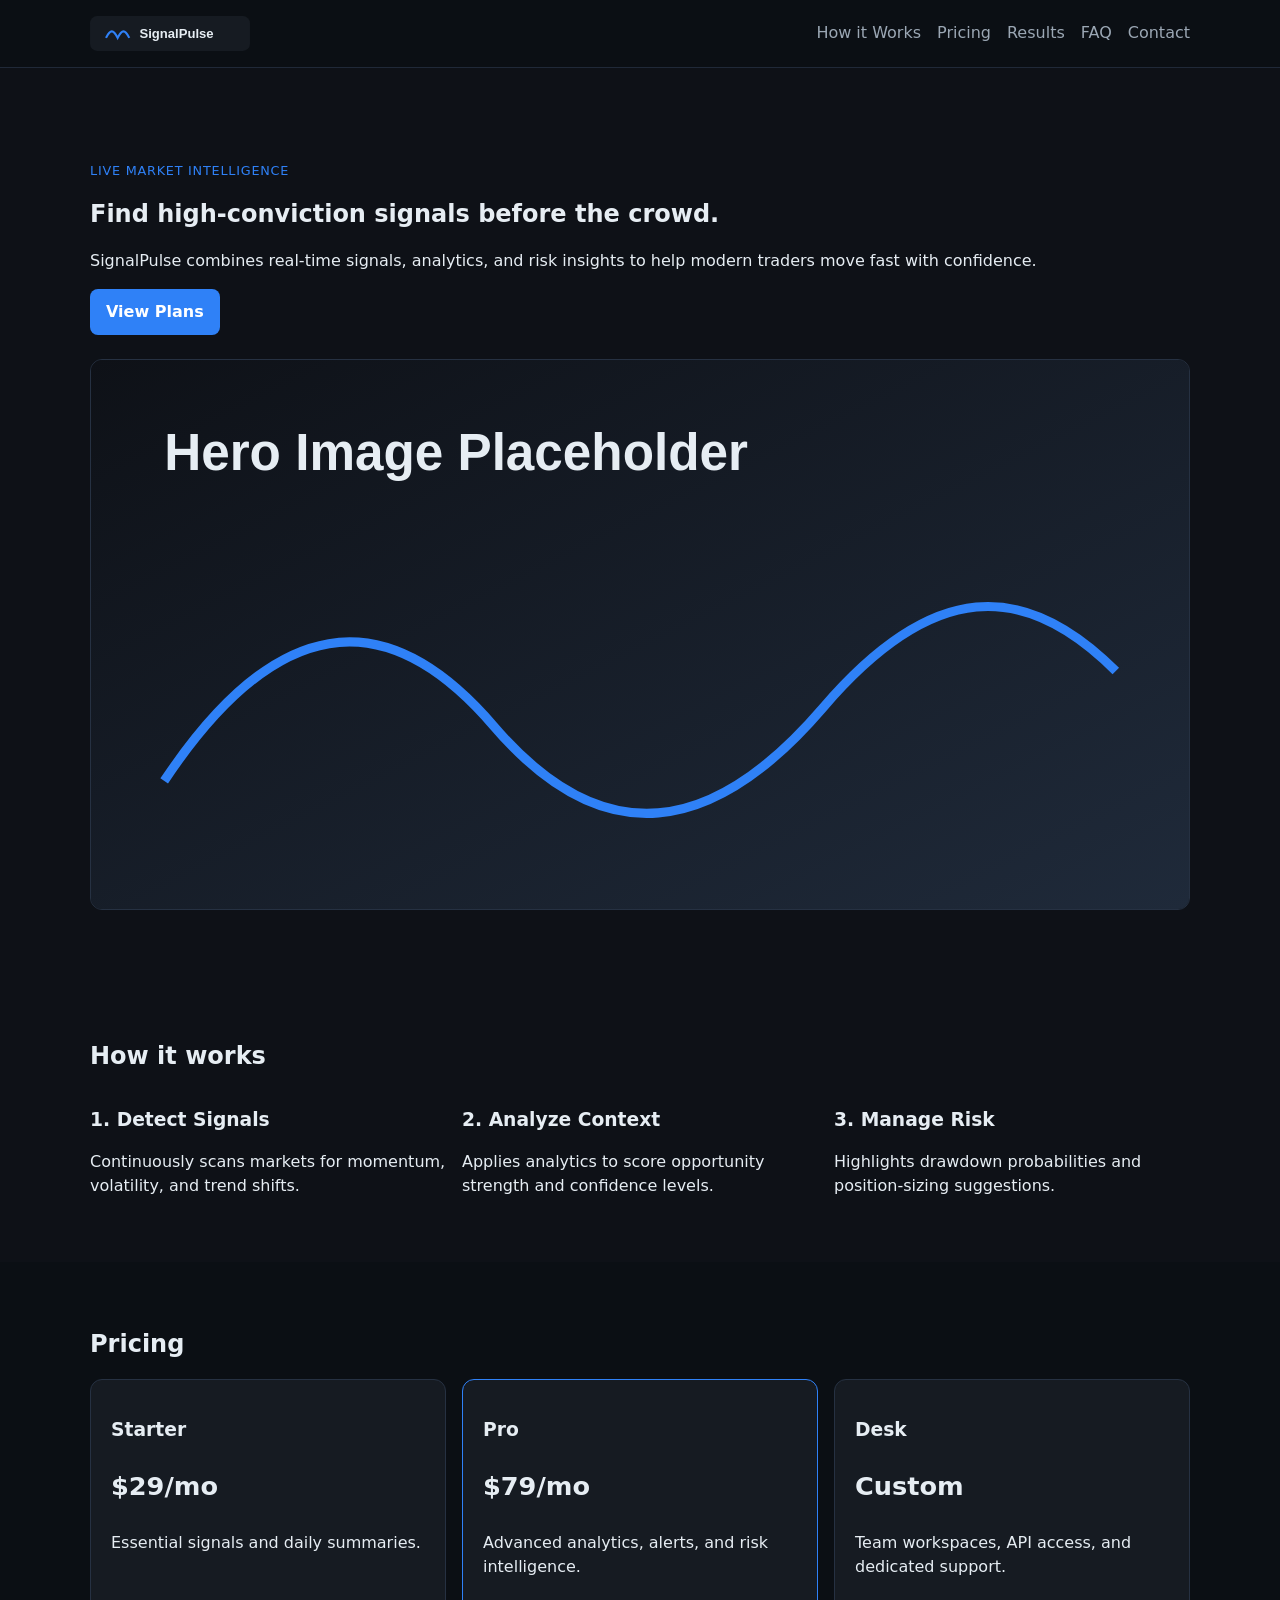
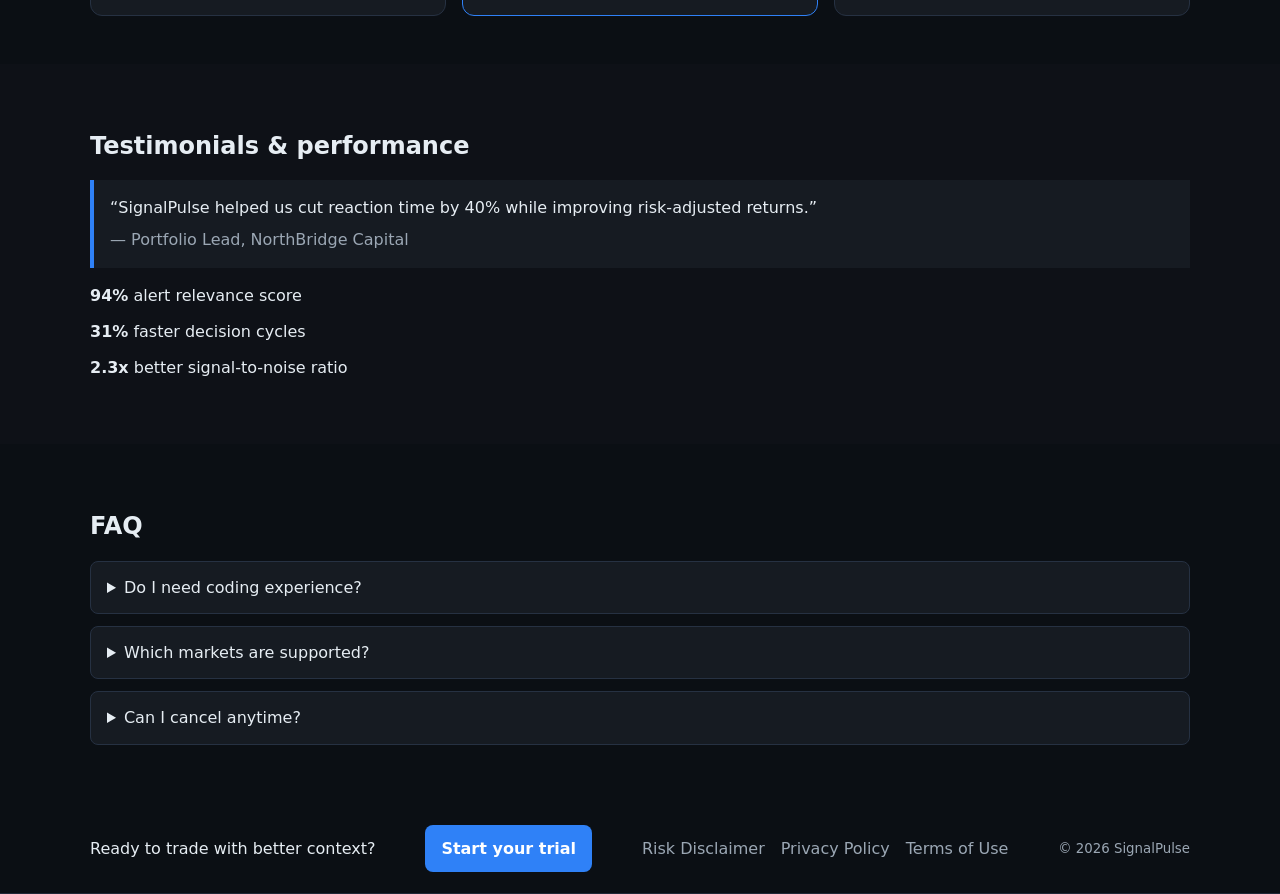
==== commit 2067c432: "Refine legal pages with review placeholders and legal nav" ====
--- a/index.html
+++ b/index.html
@@ -120,7 +120,7 @@
         <p>Ready to trade with better context?</p>
         <a class="button" href="mailto:hello@signalpulse.example">Start your trial</a>
         <nav aria-label="Legal">
-          <ul class="nav-links">
+          <ul class="nav-links footer-legal-links">
             <li><a href="risk-disclaimer.html">Risk Disclaimer</a></li>
             <li><a href="privacy-policy.html">Privacy Policy</a></li>
             <li><a href="terms.html">Terms of Use</a></li>
--- a/styles/main.css
+++ b/styles/main.css
@@ -1,58 +1,22 @@
 :root {
-  --bg: #0b1220;
-  --panel: #111b2d;
-  --panel-2: #0f1729;
-  --text: #f3f7ff;
-  --muted: #d0d8e6;
-  --border: #2e3d59;
-  --accent: #67a3ff;
-  --accent-strong: #3f86f8;
-  --focus: #ffd54f;
+  --bg: #0e1117;
+  --panel: #161b22;
+  --text: #e6edf3;
+  --muted: #9ba7b4;
+  --accent: #2f81f7;
+  --accent-2: #1f6feb;
 }
 
 * {
   box-sizing: border-box;
 }
 
-html,
 body {
   margin: 0;
-  padding: 0;
-}
-
-body {
   font-family: Inter, system-ui, -apple-system, Segoe UI, Roboto, sans-serif;
   background: var(--bg);
   color: var(--text);
-  line-height: 1.55;
-}
-
-a,
-button,
-input,
-summary {
-  border-radius: 0.4rem;
-}
-
-:focus-visible {
-  outline: 3px solid var(--focus);
-  outline-offset: 2px;
-}
-
-.skip-link {
-  position: absolute;
-  left: 0.75rem;
-  top: -3rem;
-  background: var(--focus);
-  color: #111;
-  padding: 0.5rem 0.75rem;
-  z-index: 1000;
-  text-decoration: none;
-  font-weight: 700;
-}
-
-.skip-link:focus-visible {
-  top: 0.75rem;
+  line-height: 1.5;
 }
 
 .container {
@@ -62,93 +26,48 @@
 
 .site-header,
 .site-footer {
-  background: #070d17;
-  border-bottom: 1px solid var(--border);
-}
-
-.site-header {
-  position: sticky;
-  top: 0;
-  z-index: 20;
-}
-
-.header-inner {
-  display: grid;
-  grid-template-columns: auto auto;
+  background: #0b0f14;
+  border-bottom: 1px solid #202938;
+}
+
+.header-inner,
+.footer-inner {
+  display: flex;
   align-items: center;
-  gap: 0.75rem;
-  padding: 0.8rem 0;
-}
-
-.brand img {
-  display: block;
-  max-width: 100%;
-  height: auto;
-}
-
-.nav-toggle {
-  position: absolute;
-  opacity: 0;
-  pointer-events: none;
-}
-
-.nav-toggle-label {
-  justify-self: end;
-  border: 1px solid var(--border);
+  justify-content: space-between;
+  gap: 1rem;
+  padding: 1rem 0;
+}
+
+.brand {
   color: var(--text);
-  padding: 0.4rem 0.7rem;
-  font-weight: 600;
-  cursor: pointer;
-}
-
-.site-nav {
-  grid-column: 1 / -1;
-  display: none;
-}
-
-.nav-toggle:checked ~ .site-nav {
-  display: block;
+  text-decoration: none;
+  font-weight: 700;
+  font-size: 1.1rem;
 }
 
 .nav-links {
   list-style: none;
-  display: grid;
-  gap: 0.5rem;
-  margin: 0.5rem 0 0;
+  display: flex;
+  gap: 1rem;
+  margin: 0;
   padding: 0;
 }
 
 .nav-links a {
-  color: var(--text);
+  color: var(--muted);
   text-decoration: none;
-  border: 1px solid transparent;
-  padding: 0.35rem 0.5rem;
-  display: inline-block;
-}
-
-.nav-links a:hover {
-  color: var(--accent);
-}
-
-.desktop-cta {
-  display: none;
 }
 
 .hero {
-  padding: 2rem 0 4.75rem;
-}
-
-.hero-layout {
-  display: grid;
-  gap: 1.25rem;
+  padding: 5rem 0 4rem;
 }
 
 .eyebrow {
   color: var(--accent);
   text-transform: uppercase;
-  letter-spacing: 0.07em;
+  letter-spacing: 0.06em;
   font-size: 0.8rem;
-  font-weight: 700;
 }
 
 h1,
@@ -157,36 +76,24 @@
   line-height: 1.2;
 }
 
-h1 {
-  font-size: clamp(1.8rem, 5.5vw, 2.8rem);
-}
-
-h2 {
-  font-size: clamp(1.4rem, 4vw, 2rem);
-}
-
 .section {
-  padding: 2.5rem 0;
+  padding: 3rem 0;
 }
 
 .muted {
-  background: var(--panel-2);
+  background: #0b0f14;
 }
 
 .grid {
   display: grid;
   gap: 1rem;
-}
-
-.card,
-blockquote,
-details {
+  grid-template-columns: repeat(auto-fit, minmax(220px, 1fr));
+}
+
+.card {
   background: var(--panel);
-  border: 1px solid var(--border);
+  border: 1px solid #263142;
   border-radius: 0.75rem;
-}
-
-.card {
   padding: 1.25rem;
 }
 
@@ -203,6 +110,7 @@
   margin: 0 0 1rem;
   padding: 1rem;
   border-left: 4px solid var(--accent);
+  background: var(--panel);
 }
 
 cite {
@@ -220,164 +128,75 @@
 }
 
 details {
+  background: var(--panel);
+  border: 1px solid #263142;
+  border-radius: 0.5rem;
   padding: 0.85rem 1rem;
   margin-bottom: 0.75rem;
 }
 
 .button {
-  display: inline-flex;
-  align-items: center;
-  justify-content: center;
+  display: inline-block;
   background: var(--accent);
-  color: #041227;
+  color: white;
   text-decoration: none;
-  padding: 0.75rem 1rem;
+  padding: 0.7rem 1rem;
   border-radius: 0.5rem;
-  border: 1px solid var(--accent);
-  font-weight: 700;
-  min-height: 44px;
+  font-weight: 600;
 }
 
 .button:hover,
 .button:focus-visible {
-  background: var(--accent-strong);
-  border-color: var(--accent-strong);
-}
-
-.button-secondary {
-  background: transparent;
-  color: var(--text);
-  border-color: var(--accent);
-}
-
-.button-secondary:hover,
-.button-secondary:focus-visible {
-  background: rgba(103, 163, 255, 0.18);
-}
-
-.button-small {
-  padding: 0.5rem 0.8rem;
-}
-
-.hero-actions {
-  display: flex;
-  flex-wrap: wrap;
-  gap: 0.75rem;
-  margin-top: 1rem;
+  background: var(--accent-2);
+}
+
+@media (max-width: 760px) {
+  .header-inner,
+  .footer-inner {
+    flex-direction: column;
+    align-items: flex-start;
+  }
+
+  .nav-links {
+    flex-wrap: wrap;
+  }
+}
+
+.brand img {
+  display: block;
+  max-width: 100%;
+  height: auto;
 }
 
 .hero-image {
-  margin: 0;
+  margin: 1.5rem 0 0;
 }
 
 .hero-image img {
   width: 100%;
   border-radius: 0.75rem;
-  border: 1px solid var(--border);
+  border: 1px solid #263142;
   display: block;
 }
 
-.footer-inner {
-  display: grid;
-  gap: 1rem;
-  padding: 1.25rem 0 5.75rem;
-}
-
-.signup-form {
-  display: grid;
-  gap: 0.5rem;
-}
-
-.signup-form label {
+.footer-legal-links a[aria-current='page'] {
+  color: var(--text);
   font-weight: 600;
 }
 
-.signup-form input {
-  background: #081021;
-  color: var(--text);
-  border: 1px solid var(--border);
-  padding: 0.7rem 0.8rem;
-  min-height: 44px;
-}
-
-.mobile-sticky-cta {
-  position: fixed;
-  left: 0;
-  right: 0;
-  bottom: 0;
-  display: grid;
-  grid-template-columns: 1fr 1fr;
-  gap: 0.6rem;
-  padding: 0.65rem;
-  background: rgba(7, 13, 23, 0.96);
-  border-top: 1px solid var(--border);
-  z-index: 30;
-}
-
-@media (min-width: 48em) {
-  .header-inner {
-    grid-template-columns: auto 1fr auto;
-  }
-
-  .nav-toggle-label {
-    display: none;
-  }
-
-  .site-nav {
-    display: block;
-    grid-column: auto;
-  }
-
-  .nav-links {
-    display: flex;
-    justify-content: flex-end;
-    gap: 0.75rem;
-    margin: 0;
-  }
-
-  .desktop-cta {
-    display: inline-flex;
-  }
-
-  .hero {
-    padding-top: 3rem;
-  }
-
-  .hero-layout {
-    grid-template-columns: 1.1fr 0.9fr;
-    align-items: center;
-  }
-
-  .grid {
-    grid-template-columns: repeat(3, minmax(0, 1fr));
-  }
-
-  .footer-inner {
-    grid-template-columns: 1.2fr 1fr;
-    align-items: end;
-    padding-bottom: 1.5rem;
-  }
-
-  .mobile-sticky-cta {
-    display: none;
-  }
-}
-
-@media (min-width: 75em) {
-  .header-inner {
-    gap: 1rem;
-    padding: 1rem 0;
-  }
-
-  .nav-links {
-    gap: 1rem;
-  }
-
-  .hero {
-    padding: 4rem 0;
-  }
-
-  .section {
-    padding: 3rem 0;
-  }
-}
+.legal-content {
+  min-height: calc(100vh - 140px);
+}
+
+.legal-content .container {
+  width: min(900px, 92vw);
+}
+
+.legal-meta {
+  color: var(--muted);
+  font-size: 0.95rem;
+}
+
+.legal-placeholder {
+  color: #f2c48d;
+}
